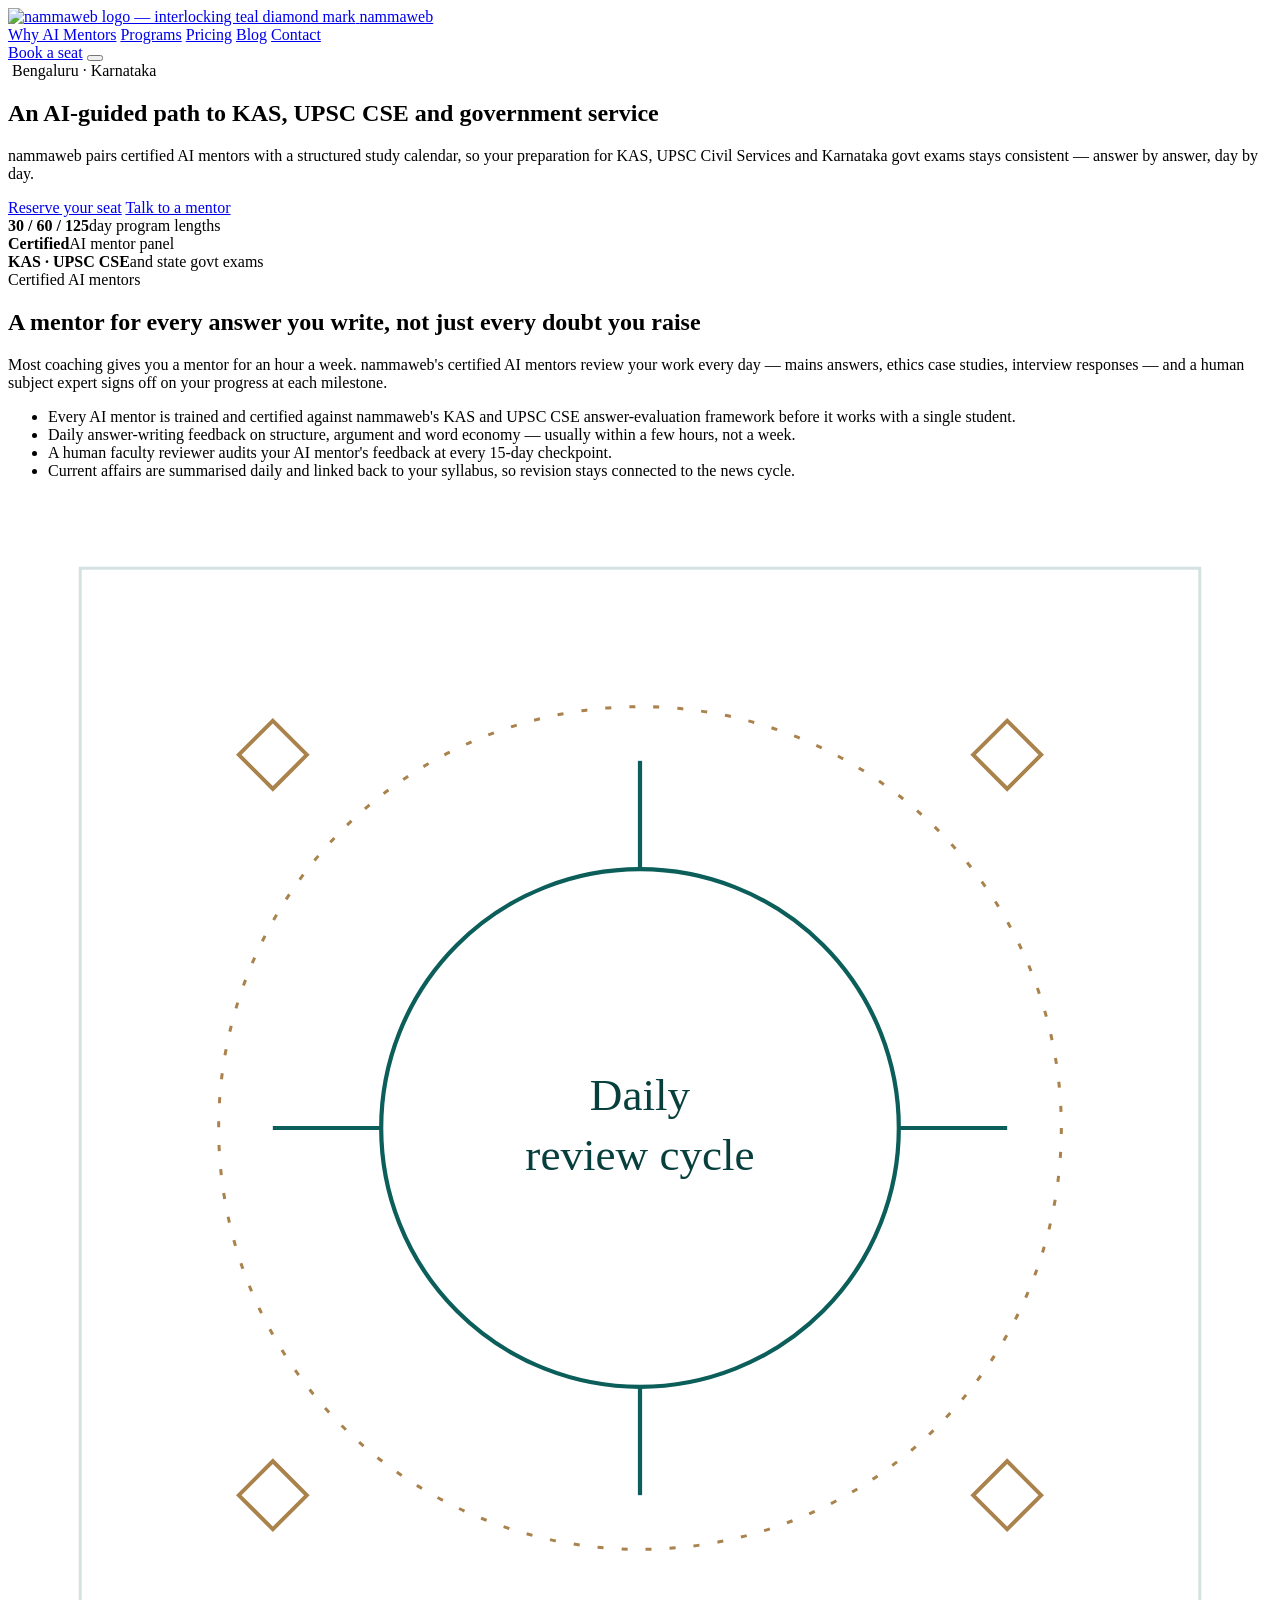
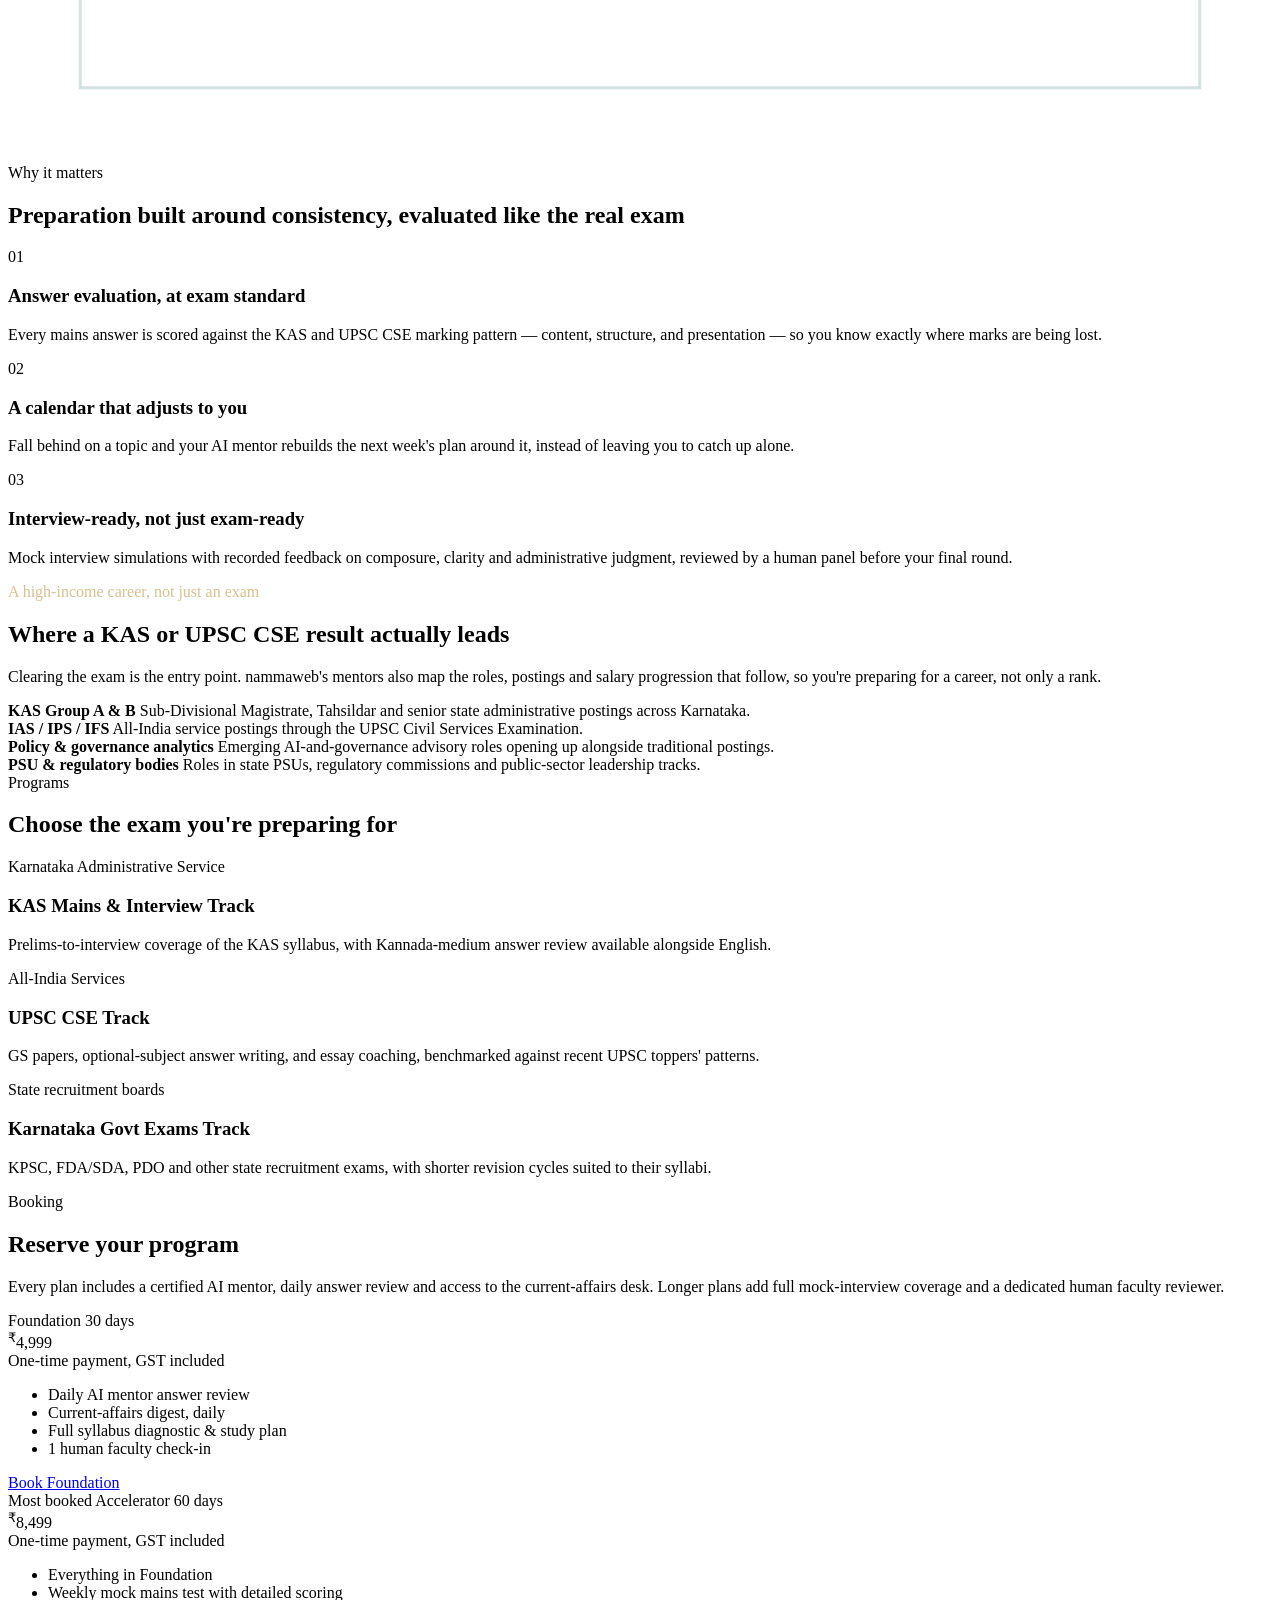
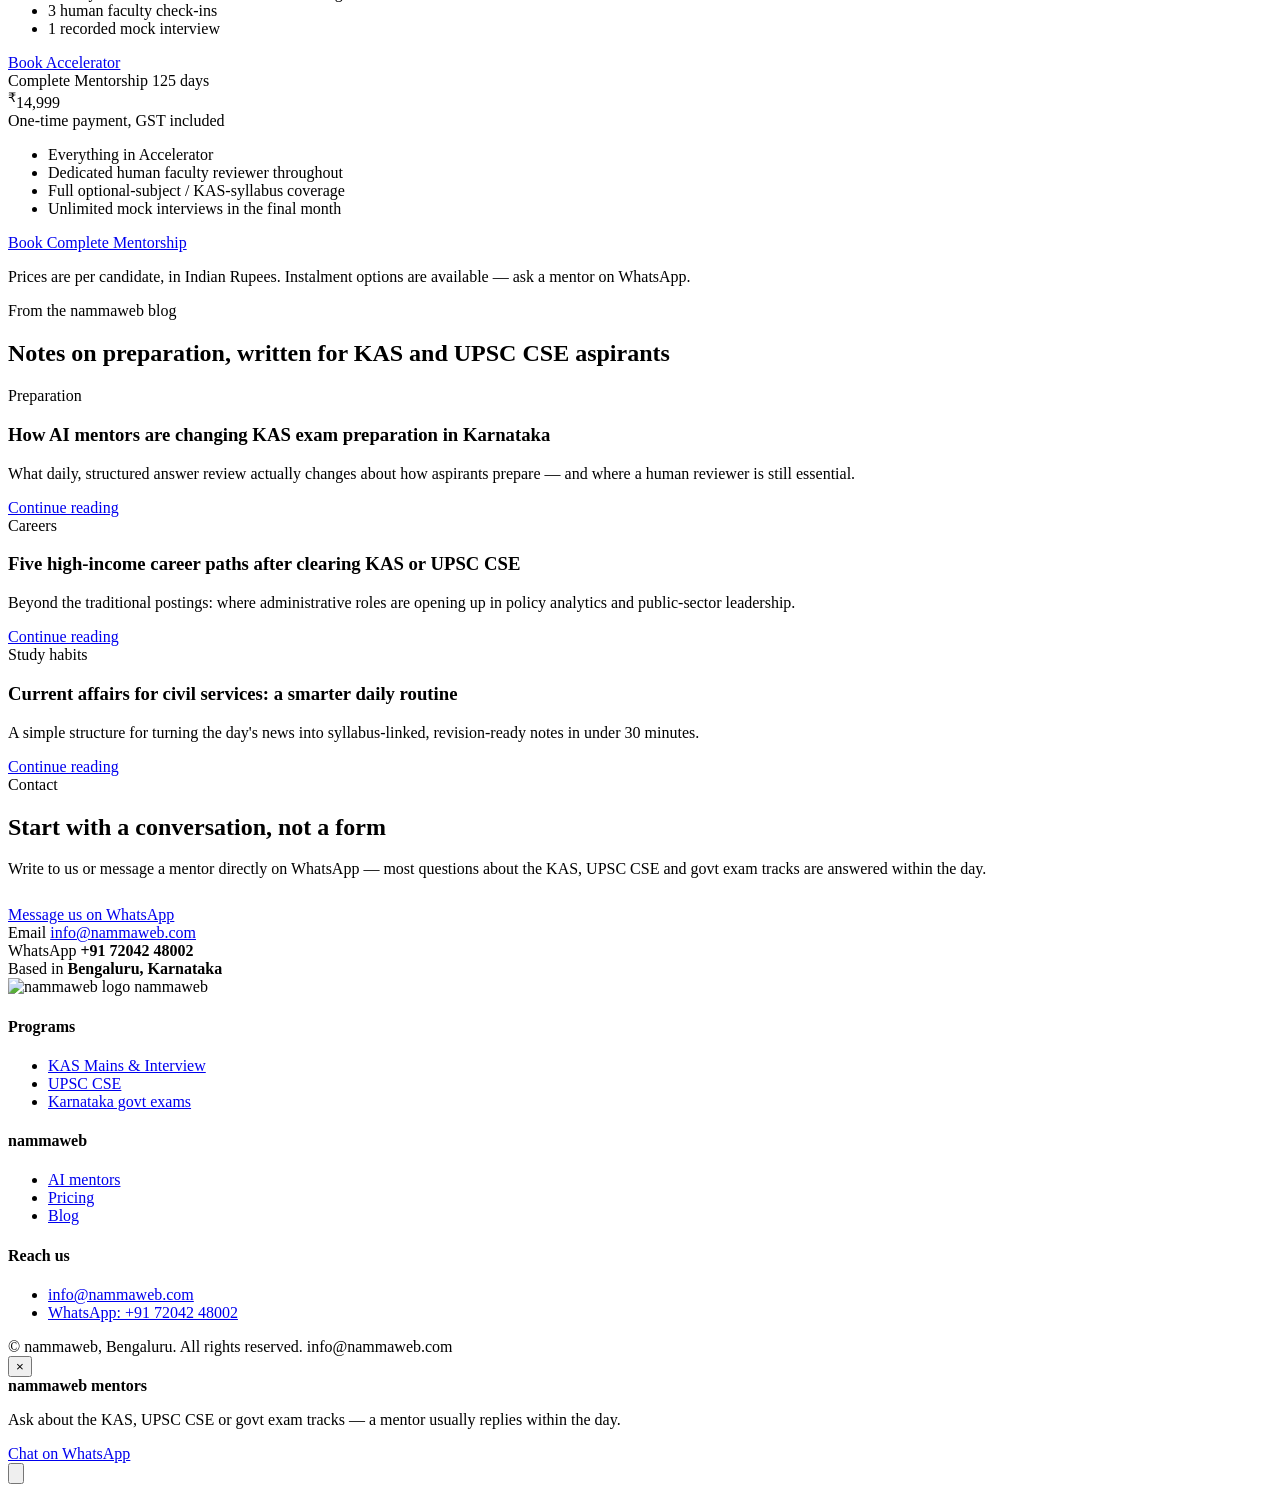
==== index.html @ 736a1d84 "Add files via upload" ====
<!DOCTYPE html>
<html lang="en">
<head>
<meta charset="UTF-8">
<meta name="viewport" content="width=device-width, initial-scale=1.0">
<title>nammaweb — AI for Civil Services, KAS &amp; Govt Exams</title>
<meta name="description" content="nammaweb trains Karnataka's civil service aspirants for KAS, UPSC CSE and state govt exams with certified AI mentors, structured 30/60/125-day programs, and daily current-affairs coaching.">
<meta name="keywords" content="AI for civil services, KAS coaching Bengaluru, KAS exam preparation, UPSC CSE coaching Karnataka, govt exam coaching, certified AI mentors, nammaweb">
<link rel="canonical" href="https://www.nammaweb.com/">
<meta property="og:title" content="nammaweb — AI for Civil Services, KAS &amp; Govt Exams">
<meta property="og:description" content="Certified AI mentors. Structured 30/60/125-day programs. Built in Bengaluru for KAS, UPSC CSE and Karnataka govt exam aspirants.">
<meta property="og:type" content="website">
<meta property="og:image" content="assets/logo.png">
<link rel="icon" href="assets/logo.png" type="image/png">
<link rel="stylesheet" href="css/style.css">
<script type="application/ld+json">
{
  "@context": "https://schema.org",
  "@type": "EducationalOrganization",
  "name": "nammaweb",
  "url": "https://www.nammaweb.com/",
  "logo": "https://www.nammaweb.com/assets/logo.png",
  "email": "info@nammaweb.com",
  "description": "AI-guided coaching for KAS, UPSC CSE and Karnataka government exams, with certified AI mentors and structured 30, 60 and 125-day programs.",
  "areaServed": "Karnataka, India"
}
</script>
</head>
<body>

<header class="site-header">
  <div class="wrap">
    <a href="index.html" class="brand">
      <img src="assets/logo.png" alt="nammaweb logo — interlocking teal diamond mark">
      <span class="brand-name">nammaweb</span>
    </a>
    <nav class="main-nav" id="main-nav">
      <a href="#mentors">Why AI Mentors</a>
      <a href="#tracks">Programs</a>
      <a href="#pricing">Pricing</a>
      <a href="#blog">Blog</a>
      <a href="#contact">Contact</a>
    </nav>
    <div class="header-cta">
      <a href="#pricing" class="btn btn--primary"><span>Book a seat</span></a>
      <button class="nav-toggle" aria-label="Open menu" aria-expanded="false" id="nav-toggle-btn">
        <span></span><span></span><span></span>
      </button>
    </div>
  </div>
</header>

<main>

  <!-- HERO -->
  <section class="hero">
    <div class="wrap">
      <div class="hero-panel ticked">
        <span class="tick-br-a"></span><span class="tick-br-b"></span>
        <img src="assets/logo.png" alt="" class="hero-mark" aria-hidden="true">
        <span class="kicker">Bengaluru · Karnataka</span>
        <h1>An AI-guided path to KAS, UPSC CSE and government service</h1>
        <p class="lede">nammaweb pairs certified AI mentors with a structured study calendar, so your preparation for KAS, UPSC Civil Services and Karnataka govt exams stays consistent — answer by answer, day by day.</p>
        <div class="hero-actions">
          <a href="#pricing" class="btn btn--primary">Reserve your seat</a>
          <a href="#" class="btn btn--ghost" data-wa="Hi nammaweb, I'd like to speak with a mentor before enrolling.">Talk to a mentor</a>
        </div>
        <div class="hero-meta">
          <div><strong>30 / 60 / 125</strong>day program lengths</div>
          <div><strong>Certified</strong>AI mentor panel</div>
          <div><strong>KAS · UPSC CSE</strong>and state govt exams</div>
        </div>
      </div>
    </div>
  </section>

  <!-- WHY AI MENTORS -->
  <section class="section" id="mentors">
    <div class="wrap">
      <div class="grid-2">
        <div>
          <div class="section-head">
            <span class="kicker">Certified AI mentors</span>
            <h2>A mentor for every answer you write, not just every doubt you raise</h2>
            <p>Most coaching gives you a mentor for an hour a week. nammaweb's certified AI mentors review your work every day — mains answers, ethics case studies, interview responses — and a human subject expert signs off on your progress at each milestone.</p>
          </div>
          <ul class="diamond-list">
            <li>Every AI mentor is trained and certified against nammaweb's KAS and UPSC CSE answer-evaluation framework before it works with a single student.</li>
            <li>Daily answer-writing feedback on structure, argument and word economy — usually within a few hours, not a week.</li>
            <li>A human faculty reviewer audits your AI mentor's feedback at every 15-day checkpoint.</li>
            <li>Current affairs are summarised daily and linked back to your syllabus, so revision stays connected to the news cycle.</li>
          </ul>
        </div>
        <div class="mentor-figure">
          <svg viewBox="0 0 420 420" fill="none" xmlns="http://www.w3.org/2000/svg" role="img" aria-label="Diagram of the AI mentor review cycle">
            <rect x="24" y="24" width="372" height="372" stroke="#0b5e59" stroke-opacity="0.18" stroke-width="1"/>
            <circle cx="210" cy="210" r="86" stroke="#0b5e59" stroke-width="1.4"/>
            <circle cx="210" cy="210" r="140" stroke="#a9824c" stroke-width="1" stroke-dasharray="2 6"/>
            <path d="M210 124 L210 88" stroke="#0b5e59" stroke-width="1.4"/>
            <path d="M296 210 L332 210" stroke="#0b5e59" stroke-width="1.4"/>
            <path d="M210 296 L210 332" stroke="#0b5e59" stroke-width="1.4"/>
            <path d="M124 210 L88 210" stroke="#0b5e59" stroke-width="1.4"/>
            <g>
              <rect x="80" y="78" width="16" height="16" transform="rotate(45 88 86)" stroke="#a9824c" stroke-width="1.3"/>
              <rect x="324" y="78" width="16" height="16" transform="rotate(45 332 86)" stroke="#a9824c" stroke-width="1.3"/>
              <rect x="80" y="324" width="16" height="16" transform="rotate(45 88 332)" stroke="#a9824c" stroke-width="1.3"/>
              <rect x="324" y="324" width="16" height="16" transform="rotate(45 332 332)" stroke="#a9824c" stroke-width="1.3"/>
            </g>
            <text x="210" y="204" text-anchor="middle" font-family="Fraunces, serif" font-size="15" fill="#073f3c">Daily</text>
            <text x="210" y="224" text-anchor="middle" font-family="Fraunces, serif" font-size="15" fill="#073f3c">review cycle</text>
          </svg>
        </div>
      </div>
    </div>
  </section>

  <!-- WHY THIS MATTERS -->
  <section class="section section--tint">
    <div class="wrap">
      <div class="section-head">
        <span class="kicker">Why it matters</span>
        <h2>Preparation built around consistency, evaluated like the real exam</h2>
      </div>
      <div class="grid-3">
        <div class="feature-card">
          <span class="feature-index">01</span>
          <h3>Answer evaluation, at exam standard</h3>
          <p>Every mains answer is scored against the KAS and UPSC CSE marking pattern — content, structure, and presentation — so you know exactly where marks are being lost.</p>
        </div>
        <div class="feature-card">
          <span class="feature-index">02</span>
          <h3>A calendar that adjusts to you</h3>
          <p>Fall behind on a topic and your AI mentor rebuilds the next week's plan around it, instead of leaving you to catch up alone.</p>
        </div>
        <div class="feature-card">
          <span class="feature-index">03</span>
          <h3>Interview-ready, not just exam-ready</h3>
          <p>Mock interview simulations with recorded feedback on composure, clarity and administrative judgment, reviewed by a human panel before your final round.</p>
        </div>
      </div>
    </div>
  </section>

  <!-- CAREER OPPORTUNITY -->
  <section class="section section--teal">
    <div class="wrap">
      <div class="section-head">
        <span class="kicker" style="color:#d9c08f;">A high-income career, not just an exam</span>
        <h2>Where a KAS or UPSC CSE result actually leads</h2>
        <p>Clearing the exam is the entry point. nammaweb's mentors also map the roles, postings and salary progression that follow, so you're preparing for a career, not only a rank.</p>
      </div>
      <div class="career-strip">
        <div>
          <strong>KAS Group A &amp; B</strong>
          <span>Sub-Divisional Magistrate, Tahsildar and senior state administrative postings across Karnataka.</span>
        </div>
        <div>
          <strong>IAS / IPS / IFS</strong>
          <span>All-India service postings through the UPSC Civil Services Examination.</span>
        </div>
        <div>
          <strong>Policy &amp; governance analytics</strong>
          <span>Emerging AI-and-governance advisory roles opening up alongside traditional postings.</span>
        </div>
        <div>
          <strong>PSU &amp; regulatory bodies</strong>
          <span>Roles in state PSUs, regulatory commissions and public-sector leadership tracks.</span>
        </div>
      </div>
    </div>
  </section>

  <!-- TRACKS -->
  <section class="section" id="tracks">
    <div class="wrap">
      <div class="section-head">
        <span class="kicker">Programs</span>
        <h2>Choose the exam you're preparing for</h2>
      </div>
      <div class="grid-3">
        <div class="track-card">
          <span class="track-for">Karnataka Administrative Service</span>
          <h3>KAS Mains &amp; Interview Track</h3>
          <p>Prelims-to-interview coverage of the KAS syllabus, with Kannada-medium answer review available alongside English.</p>
        </div>
        <div class="track-card">
          <span class="track-for">All-India Services</span>
          <h3>UPSC CSE Track</h3>
          <p>GS papers, optional-subject answer writing, and essay coaching, benchmarked against recent UPSC toppers' patterns.</p>
        </div>
        <div class="track-card">
          <span class="track-for">State recruitment boards</span>
          <h3>Karnataka Govt Exams Track</h3>
          <p>KPSC, FDA/SDA, PDO and other state recruitment exams, with shorter revision cycles suited to their syllabi.</p>
        </div>
      </div>
    </div>
  </section>

  <!-- PRICING -->
  <section class="section section--tint" id="pricing">
    <div class="wrap">
      <div class="section-head">
        <span class="kicker">Booking</span>
        <h2>Reserve your program</h2>
        <p>Every plan includes a certified AI mentor, daily answer review and access to the current-affairs desk. Longer plans add full mock-interview coverage and a dedicated human faculty reviewer.</p>
      </div>

      <div class="pricing-grid">

        <div class="plan ticked">
          <span class="tick-br-a"></span><span class="tick-br-b"></span>
          <span class="plan-name">Foundation</span>
          <span class="plan-days">30 days</span>
          <div class="plan-price"><sup>₹</sup>4,999</div>
          <div class="plan-note">One-time payment, GST included</div>
          <ul class="diamond-list">
            <li>Daily AI mentor answer review</li>
            <li>Current-affairs digest, daily</li>
            <li>Full syllabus diagnostic &amp; study plan</li>
            <li>1 human faculty check-in</li>
          </ul>
          <a href="#" class="btn btn--ghost btn--wide" data-wa="Hi nammaweb, I'd like to book the 30-day Foundation program (₹4,999).">Book Foundation</a>
        </div>

        <div class="plan plan--popular ticked">
          <span class="tick-br-a"></span><span class="tick-br-b"></span>
          <span class="plan-badge">Most booked</span>
          <span class="plan-name">Accelerator</span>
          <span class="plan-days">60 days</span>
          <div class="plan-price"><sup>₹</sup>8,499</div>
          <div class="plan-note">One-time payment, GST included</div>
          <ul class="diamond-list">
            <li>Everything in Foundation</li>
            <li>Weekly mock mains test with detailed scoring</li>
            <li>3 human faculty check-ins</li>
            <li>1 recorded mock interview</li>
          </ul>
          <a href="#" class="btn btn--primary btn--wide" data-wa="Hi nammaweb, I'd like to book the 60-day Accelerator program (₹8,499).">Book Accelerator</a>
        </div>

        <div class="plan ticked">
          <span class="tick-br-a"></span><span class="tick-br-b"></span>
          <span class="plan-name">Complete Mentorship</span>
          <span class="plan-days">125 days</span>
          <div class="plan-price"><sup>₹</sup>14,999</div>
          <div class="plan-note">One-time payment, GST included</div>
          <ul class="diamond-list">
            <li>Everything in Accelerator</li>
            <li>Dedicated human faculty reviewer throughout</li>
            <li>Full optional-subject / KAS-syllabus coverage</li>
            <li>Unlimited mock interviews in the final month</li>
          </ul>
          <a href="#" class="btn btn--ghost btn--wide" data-wa="Hi nammaweb, I'd like to book the 125-day Complete Mentorship program (₹14,999).">Book Complete Mentorship</a>
        </div>

      </div>
      <p class="pricing-foot">Prices are per candidate, in Indian Rupees. Instalment options are available — ask a mentor on WhatsApp.</p>
    </div>
  </section>

  <!-- BLOG -->
  <section class="section" id="blog">
    <div class="wrap">
      <div class="section-head">
        <span class="kicker">From the nammaweb blog</span>
        <h2>Notes on preparation, written for KAS and UPSC CSE aspirants</h2>
      </div>
      <div class="blog-grid">
        <article class="post-card">
          <span class="post-date">Preparation</span>
          <h3>How AI mentors are changing KAS exam preparation in Karnataka</h3>
          <p>What daily, structured answer review actually changes about how aspirants prepare — and where a human reviewer is still essential.</p>
          <a href="blog.html#ai-mentors-kas" class="read-more">Continue reading</a>
        </article>
        <article class="post-card">
          <span class="post-date">Careers</span>
          <h3>Five high-income career paths after clearing KAS or UPSC CSE</h3>
          <p>Beyond the traditional postings: where administrative roles are opening up in policy analytics and public-sector leadership.</p>
          <a href="blog.html#career-paths" class="read-more">Continue reading</a>
        </article>
        <article class="post-card">
          <span class="post-date">Study habits</span>
          <h3>Current affairs for civil services: a smarter daily routine</h3>
          <p>A simple structure for turning the day's news into syllabus-linked, revision-ready notes in under 30 minutes.</p>
          <a href="blog.html#current-affairs" class="read-more">Continue reading</a>
        </article>
      </div>
    </div>
  </section>

  <!-- CONTACT -->
  <section class="section section--tint" id="contact">
    <div class="wrap">
      <div class="contact-panel">
        <div>
          <div class="section-head" style="margin-bottom:28px;">
            <span class="kicker">Contact</span>
            <h2>Start with a conversation, not a form</h2>
            <p>Write to us or message a mentor directly on WhatsApp — most questions about the KAS, UPSC CSE and govt exam tracks are answered within the day.</p>
          </div>
          <a href="#" class="btn btn--brass" data-wa="Hi nammaweb, I'd like to know more about your programs.">Message us on WhatsApp</a>
        </div>
        <div>
          <div class="contact-item">
            <span>Email</span>
            <a href="mailto:info@nammaweb.com">info@nammaweb.com</a>
          </div>
          <div class="contact-item">
            <span>WhatsApp</span>
            <strong>+91 72042 48002</strong>
          </div>
          <div class="contact-item">
            <span>Based in</span>
            <strong>Bengaluru, Karnataka</strong>
          </div>
        </div>
      </div>
    </div>
  </section>

</main>

<footer class="site-footer">
  <div class="wrap">
    <div class="footer-top">
      <div class="footer-brand">
        <img src="assets/logo.png" alt="nammaweb logo">
        <span>nammaweb</span>
      </div>
      <div class="footer-cols">
        <div>
          <h4>Programs</h4>
          <ul>
            <li><a href="#tracks">KAS Mains &amp; Interview</a></li>
            <li><a href="#tracks">UPSC CSE</a></li>
            <li><a href="#tracks">Karnataka govt exams</a></li>
          </ul>
        </div>
        <div>
          <h4>nammaweb</h4>
          <ul>
            <li><a href="#mentors">AI mentors</a></li>
            <li><a href="#pricing">Pricing</a></li>
            <li><a href="blog.html">Blog</a></li>
          </ul>
        </div>
        <div>
          <h4>Reach us</h4>
          <ul>
            <li><a href="mailto:info@nammaweb.com">info@nammaweb.com</a></li>
            <li><a href="#" data-wa="Hi nammaweb, I'd like to know more about your programs.">WhatsApp: +91 72042 48002</a></li>
          </ul>
        </div>
      </div>
    </div>
    <div class="footer-bottom">
      <span>© <span id="year"></span> nammaweb, Bengaluru. All rights reserved.</span>
      <span>info@nammaweb.com</span>
    </div>
  </div>
</footer>

<!-- WhatsApp floating popup -->
<div class="wa-popup" id="wa-popup">
  <button class="wa-close" id="wa-close" aria-label="Close">×</button>
  <div class="wa-popup-head">
    <span class="dot"></span>
    <strong>nammaweb mentors</strong>
  </div>
  <p>Ask about the KAS, UPSC CSE or govt exam tracks — a mentor usually replies within the day.</p>
  <a href="#" id="wa-popup-open" class="btn btn--primary btn--wide">Chat on WhatsApp</a>
</div>
<button class="wa-float" id="wa-float-btn" aria-label="Open WhatsApp chat">
  <svg viewBox="0 0 32 32" fill="currentColor" xmlns="http://www.w3.org/2000/svg">
    <path d="M16.03 3C9.4 3 4 8.36 4 15c0 2.4.7 4.63 1.9 6.5L4 29l7.7-1.86A11.9 11.9 0 0 0 16.03 27C22.66 27 28 21.64 28 15S22.66 3 16.03 3Zm0 21.7c-2 0-3.86-.56-5.44-1.53l-.39-.23-4.57 1.1 1.13-4.46-.25-.4A9.6 9.6 0 0 1 6.3 15c0-5.36 4.4-9.7 9.73-9.7 5.34 0 9.68 4.34 9.68 9.7 0 5.36-4.34 9.7-9.68 9.7Zm5.36-7.27c-.29-.15-1.73-.86-2-.95-.27-.1-.47-.15-.66.14-.2.29-.76.95-.94 1.15-.17.2-.34.22-.63.07-.29-.14-1.23-.46-2.35-1.47-.87-.78-1.45-1.74-1.62-2.03-.17-.29-.02-.45.13-.6.13-.13.29-.34.44-.5.14-.18.19-.3.29-.5.1-.19.05-.36-.02-.5-.07-.15-.66-1.6-.9-2.2-.24-.57-.48-.5-.66-.5h-.56c-.19 0-.5.07-.77.36-.26.29-1 1-1 2.42 0 1.43 1.03 2.8 1.18 3 .14.2 2.03 3.13 4.94 4.38.69.3 1.23.48 1.65.6.69.22 1.32.19 1.82.12.55-.08 1.73-.7 1.98-1.39.24-.68.24-1.26.17-1.39-.07-.13-.26-.2-.55-.35Z"/>
  </svg>
</button>

<script src="js/script.js"></script>
</body>
</html>
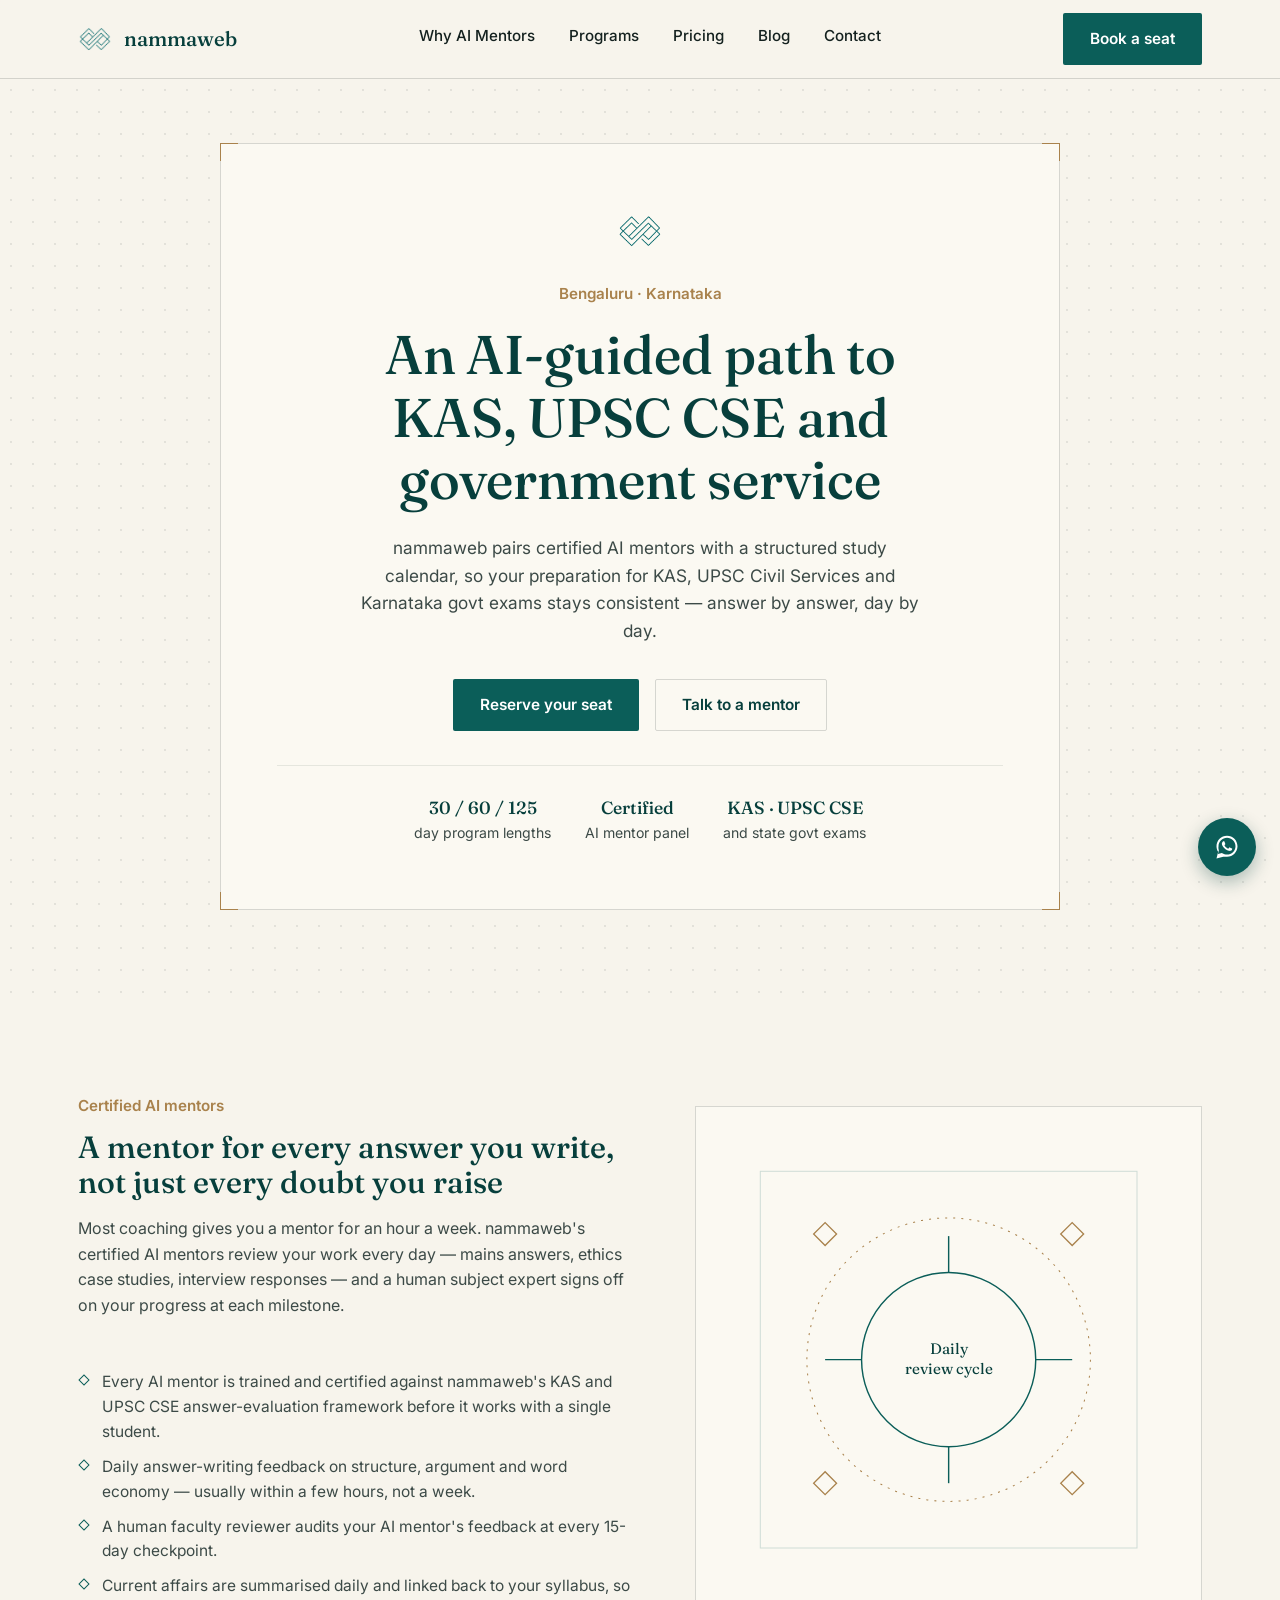
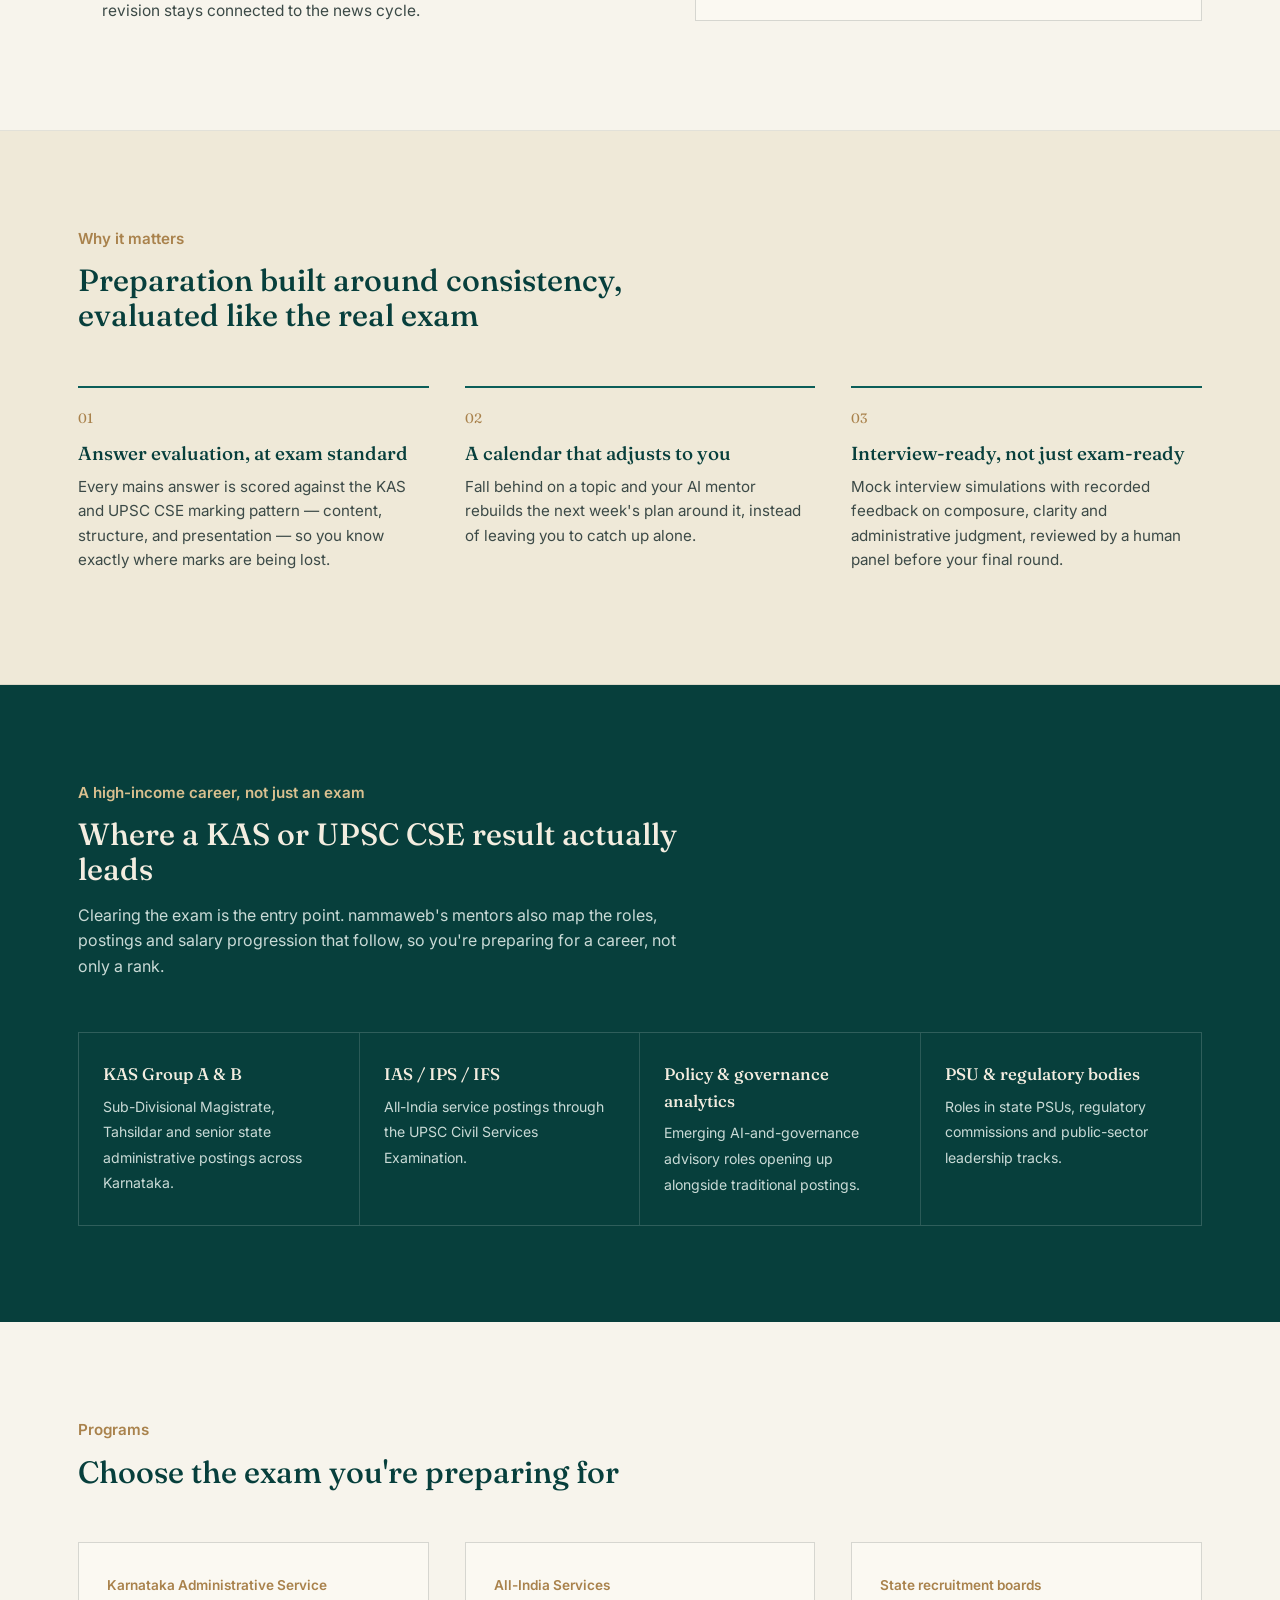
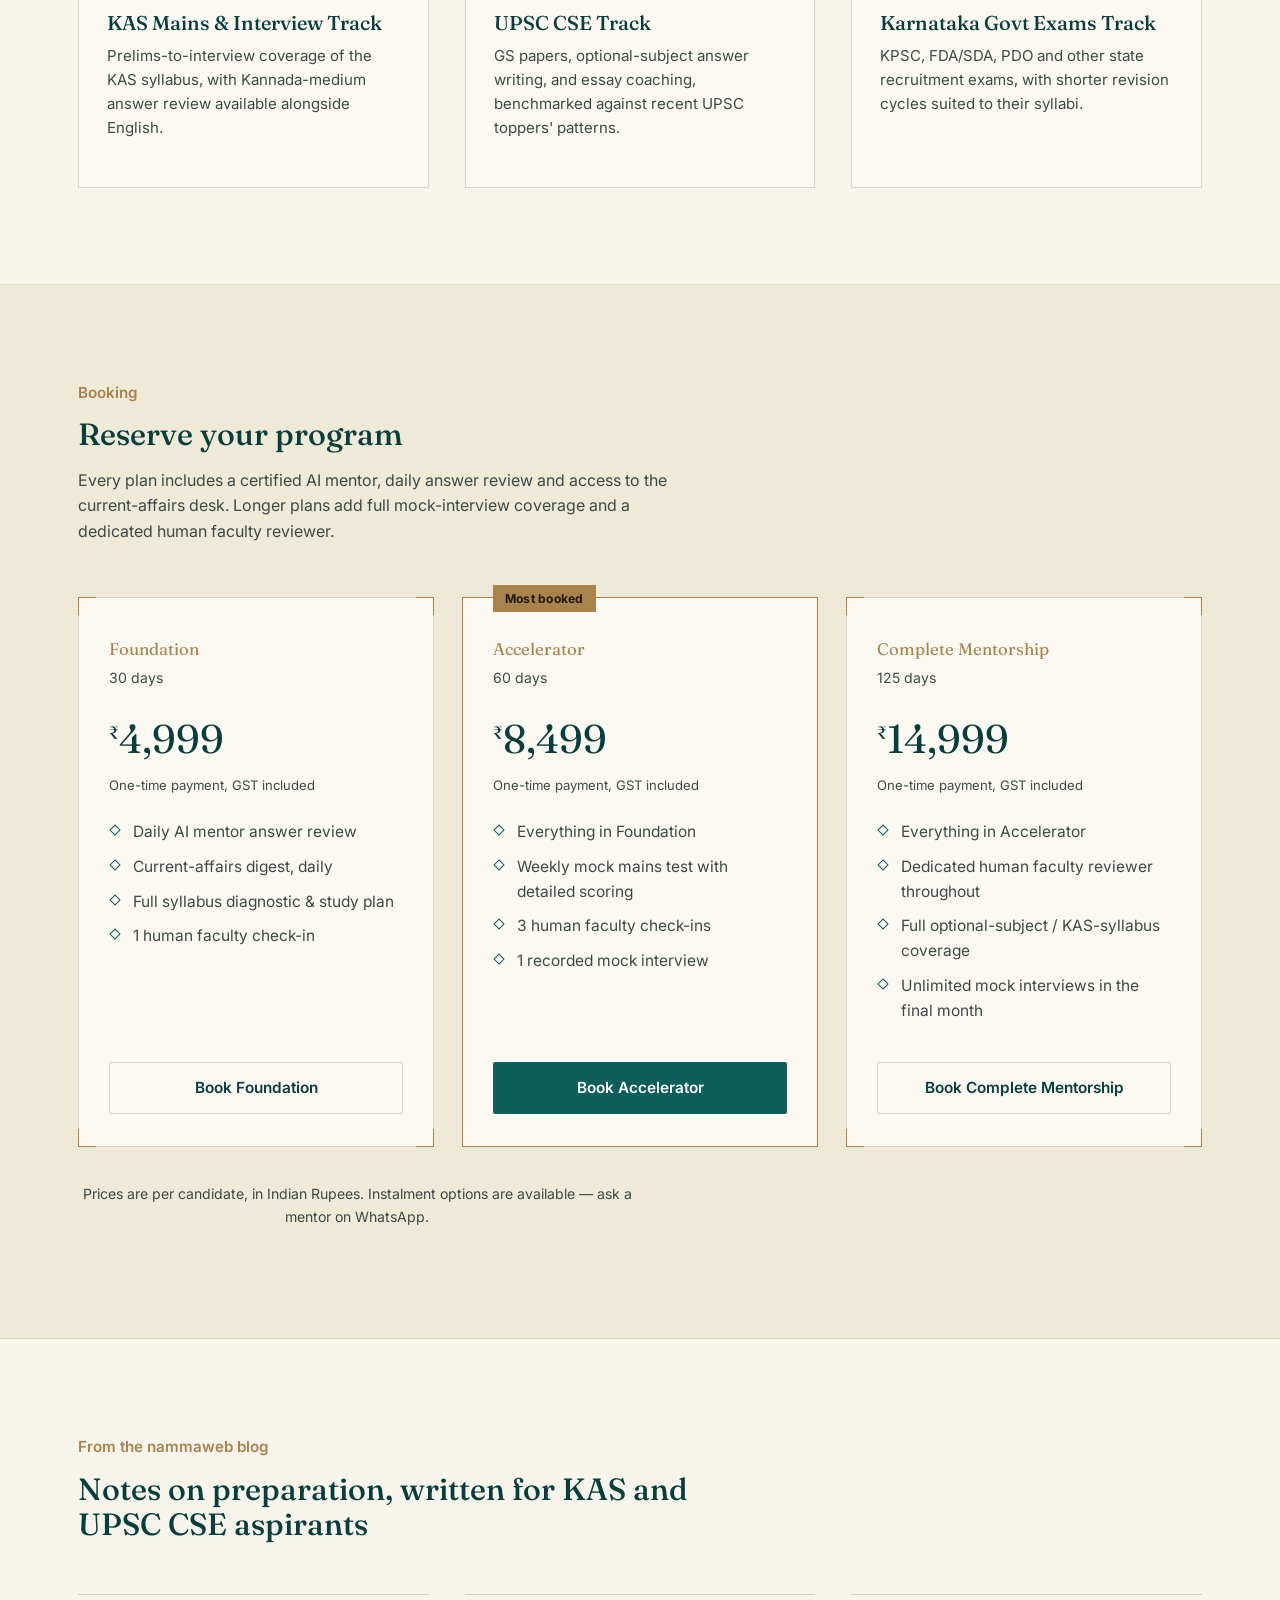
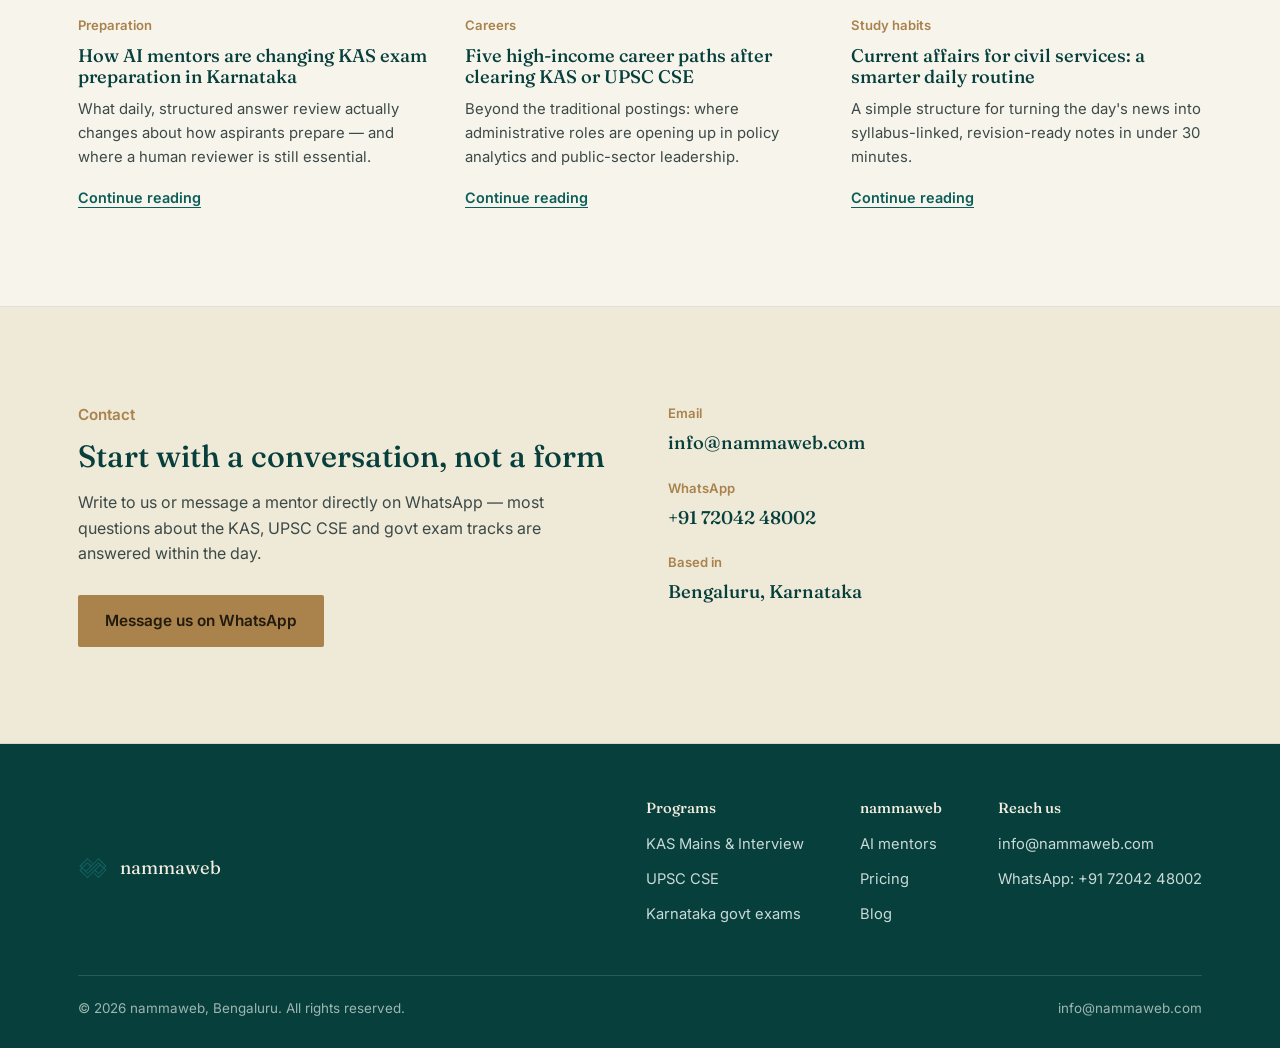
==== commit cf172642: "Update index.html" ====
--- a/index.html
+++ b/index.html
@@ -10,16 +10,16 @@
 <meta property="og:title" content="nammaweb — AI for Civil Services, KAS &amp; Govt Exams">
 <meta property="og:description" content="Certified AI mentors. Structured 30/60/125-day programs. Built in Bengaluru for KAS, UPSC CSE and Karnataka govt exam aspirants.">
 <meta property="og:type" content="website">
-<meta property="og:image" content="assets/logo.png">
-<link rel="icon" href="assets/logo.png" type="image/png">
-<link rel="stylesheet" href="css/style.css">
+<meta property="og:image" content="logo.png">
+<link rel="icon" href="logo.png" type="image/png">
+<link rel="stylesheet" href="style.css">
 <script type="application/ld+json">
 {
   "@context": "https://schema.org",
   "@type": "EducationalOrganization",
   "name": "nammaweb",
   "url": "https://www.nammaweb.com/",
-  "logo": "https://www.nammaweb.com/assets/logo.png",
+  "logo": "https://www.nammaweb.com/logo.png",
   "email": "info@nammaweb.com",
   "description": "AI-guided coaching for KAS, UPSC CSE and Karnataka government exams, with certified AI mentors and structured 30, 60 and 125-day programs.",
   "areaServed": "Karnataka, India"
@@ -31,14 +31,14 @@
 <header class="site-header">
   <div class="wrap">
     <a href="index.html" class="brand">
-      <img src="assets/logo.png" alt="nammaweb logo — interlocking teal diamond mark">
+      <img src="logo.png" alt="nammaweb logo — interlocking teal diamond mark">
       <span class="brand-name">nammaweb</span>
     </a>
     <nav class="main-nav" id="main-nav">
       <a href="#mentors">Why AI Mentors</a>
       <a href="#tracks">Programs</a>
       <a href="#pricing">Pricing</a>
-      <a href="#blog">Blog</a>
+      <a href="blog.html">Blog</a>
       <a href="#contact">Contact</a>
     </nav>
     <div class="header-cta">
@@ -57,7 +57,7 @@
     <div class="wrap">
       <div class="hero-panel ticked">
         <span class="tick-br-a"></span><span class="tick-br-b"></span>
-        <img src="assets/logo.png" alt="" class="hero-mark" aria-hidden="true">
+        <img src="logo.png" alt="" class="hero-mark" aria-hidden="true">
         <span class="kicker">Bengaluru · Karnataka</span>
         <h1>An AI-guided path to KAS, UPSC CSE and government service</h1>
         <p class="lede">nammaweb pairs certified AI mentors with a structured study calendar, so your preparation for KAS, UPSC Civil Services and Karnataka govt exams stays consistent — answer by answer, day by day.</p>
@@ -325,7 +325,7 @@
   <div class="wrap">
     <div class="footer-top">
       <div class="footer-brand">
-        <img src="assets/logo.png" alt="nammaweb logo">
+        <img src="logo.png" alt="nammaweb logo">
         <span>nammaweb</span>
       </div>
       <div class="footer-cols">
@@ -377,6 +377,6 @@
   </svg>
 </button>
 
-<script src="js/script.js"></script>
+<script src="script.js"></script>
 </body>
 </html>
--- a/style.css
+++ b/style.css
@@ -0,0 +1,342 @@
+/* ==========================================================================
+   nammaweb — AI for Civil Services, KAS & Govt Exams
+   Design language: an official dossier / admit-card, made contemporary.
+   Parchment paper, hairline rule, brass seal accents, teal ink from the
+   nammaweb mark. Certificate corner-ticks replace card shadows.
+   ========================================================================== */
+
+@import url('https://fonts.googleapis.com/css2?family=Fraunces:ital,opsz,wght@0,9..144,400;0,9..144,500;0,9..144,600;1,9..144,500&family=Inter:wght@400;500;600;700&display=swap');
+
+:root{
+  --ink:        #14211f;
+  --ink-soft:   #3c4a47;
+  --paper:      #f7f4ec;
+  --paper-deep: #efe9d8;
+  --paper-card: #fbf9f2;
+  --teal:       #0b5e59;
+  --teal-deep:  #073f3c;
+  --teal-mist:  #e4ece9;
+  --brass:      #a9824c;
+  --brass-light:#d9c08f;
+  --line:       rgba(20,33,31,0.16);
+  --line-soft:  rgba(20,33,31,0.09);
+  --maxw:       1180px;
+  --radius:     3px;
+}
+
+*,*::before,*::after{ box-sizing:border-box; }
+
+html{ scroll-behavior:smooth; }
+
+body{
+  margin:0;
+  background:var(--paper);
+  color:var(--ink);
+  font-family:'Inter', -apple-system, BlinkMacSystemFont, sans-serif;
+  font-size:16px;
+  line-height:1.6;
+  -webkit-font-smoothing:antialiased;
+}
+
+h1,h2,h3,h4{
+  font-family:'Fraunces', Georgia, serif;
+  font-weight:500;
+  line-height:1.15;
+  margin:0 0 0.5em;
+  color:var(--teal-deep);
+}
+
+p{ margin:0 0 1em; color:var(--ink-soft); max-width:62ch; }
+
+a{ color:var(--teal); }
+
+img{ max-width:100%; display:block; }
+
+.wrap{
+  max-width:var(--maxw);
+  margin:0 auto;
+  padding:0 28px;
+}
+
+:focus-visible{
+  outline:2px solid var(--brass);
+  outline-offset:3px;
+}
+
+@media (prefers-reduced-motion: reduce){
+  *{ animation-duration:0.001ms !important; animation-iteration-count:1 !important; transition-duration:0.001ms !important; scroll-behavior:auto !important; }
+}
+
+/* ---------- shared bits ---------- */
+
+.section{ padding:96px 0; border-bottom:1px solid var(--line-soft); }
+.section--tint{ background:var(--paper-deep); }
+.section--teal{ background:var(--teal-deep); color:#eef4f2; border-bottom:none; }
+.section--teal h2, .section--teal h3{ color:#f3ede0; }
+.section--teal p{ color:#c9dad6; }
+
+.section-head{ max-width:640px; margin-bottom:52px; }
+.section-head h2{ font-size:clamp(1.7rem, 2.4vw, 2.35rem); }
+.section-head .kicker{
+  font-family:'Inter',sans-serif;
+  font-weight:600;
+  color:var(--brass);
+  font-size:0.95rem;
+  margin-bottom:12px;
+  display:block;
+}
+
+.btn{
+  display:inline-flex;
+  align-items:center;
+  gap:8px;
+  padding:13px 26px;
+  border-radius:2px;
+  font-family:'Inter',sans-serif;
+  font-weight:600;
+  font-size:0.96rem;
+  text-decoration:none;
+  border:1px solid transparent;
+  cursor:pointer;
+  transition:background 0.18s ease, color 0.18s ease, border-color 0.18s ease;
+}
+.btn--primary{ background:var(--teal); color:#fff; }
+.btn--primary:hover{ background:var(--teal-deep); }
+.btn--ghost{ background:transparent; color:var(--teal-deep); border-color:var(--line); }
+.btn--ghost:hover{ border-color:var(--teal); }
+.btn--brass{ background:var(--brass); color:#221a0d; }
+.btn--brass:hover{ background:var(--brass-light); }
+.btn--wide{ width:100%; justify-content:center; }
+
+/* corner-tick ornament, used on the hero panel and pricing cards */
+.ticked{ position:relative; }
+.ticked::before,.ticked::after,
+.ticked .tick-br-a,.ticked .tick-br-b{
+  content:""; position:absolute; width:18px; height:18px;
+  border:1.5px solid var(--brass);
+}
+.ticked::before{ top:-1px; left:-1px; border-right:none; border-bottom:none; }
+.ticked::after{ top:-1px; right:-1px; border-left:none; border-bottom:none; }
+.ticked .tick-br-a{ bottom:-1px; left:-1px; border-right:none; border-top:none; }
+.ticked .tick-br-b{ bottom:-1px; right:-1px; border-left:none; border-top:none; }
+
+.diamond-list{ list-style:none; margin:0; padding:0; }
+.diamond-list li{
+  position:relative; padding-left:24px; margin-bottom:10px;
+  color:var(--ink-soft); font-size:0.97rem;
+}
+.diamond-list li::before{
+  content:""; position:absolute; left:2px; top:6px;
+  width:8px; height:8px; border:1.4px solid var(--teal);
+  transform:rotate(45deg);
+}
+
+/* ---------- header ---------- */
+
+.site-header{
+  position:sticky; top:0; z-index:50;
+  background:rgba(247,244,236,0.92);
+  backdrop-filter:blur(6px);
+  border-bottom:1px solid var(--line);
+}
+.site-header .wrap{
+  display:flex; align-items:center; justify-content:space-between;
+  height:78px;
+}
+.brand{ display:flex; align-items:center; gap:12px; text-decoration:none; color:var(--ink); }
+.brand img{ height:34px; width:auto; }
+.brand-name{ font-family:'Fraunces',serif; font-size:1.28rem; font-weight:500; color:var(--teal-deep); }
+
+.main-nav{ display:flex; align-items:center; gap:34px; }
+.main-nav a{
+  color:var(--ink); text-decoration:none; font-size:0.95rem; font-weight:500;
+  padding-bottom:4px; border-bottom:1px solid transparent;
+}
+.main-nav a:hover{ border-bottom-color:var(--brass); }
+
+.header-cta{ display:flex; align-items:center; gap:18px; }
+
+.nav-toggle{
+  display:none; background:none; border:1px solid var(--line); border-radius:2px;
+  width:42px; height:42px; cursor:pointer; padding:0;
+}
+.nav-toggle span{
+  display:block; width:20px; height:2px; margin:4px auto; background:var(--teal-deep);
+}
+
+/* ---------- hero ---------- */
+
+.hero{
+  padding:64px 0 88px;
+  background:
+    radial-gradient(circle, var(--line-soft) 1px, transparent 1.4px) 0 0/22px 22px,
+    var(--paper);
+}
+.hero-panel{
+  background:var(--paper-card);
+  border:1px solid var(--line);
+  padding:64px 56px;
+  text-align:center;
+  max-width:840px;
+  margin:0 auto;
+}
+.hero-mark{ height:46px; margin:0 auto 28px; }
+.hero-panel .kicker{
+  display:block; color:var(--brass); font-weight:600; font-size:0.95rem; margin-bottom:18px;
+}
+.hero-panel h1{
+  font-size:clamp(2.1rem, 4.4vw, 3.4rem);
+  max-width:15ch; margin:0 auto 22px;
+}
+.hero-panel .lede{
+  max-width:52ch; margin:0 auto 34px; font-size:1.08rem; color:var(--ink-soft);
+}
+.hero-actions{ display:flex; gap:16px; justify-content:center; flex-wrap:wrap; margin-bottom:34px; }
+.hero-meta{
+  display:flex; justify-content:center; gap:34px; flex-wrap:wrap;
+  padding-top:28px; border-top:1px solid var(--line-soft);
+  font-size:0.88rem; color:var(--ink-soft);
+}
+.hero-meta strong{ color:var(--teal-deep); font-family:'Fraunces',serif; font-weight:500; font-size:1.1rem; display:block; }
+
+/* ---------- feature / mentor grid ---------- */
+
+.grid-3{ display:grid; grid-template-columns:repeat(3,1fr); gap:36px; }
+.grid-2{ display:grid; grid-template-columns:1.05fr 0.95fr; gap:56px; align-items:center; }
+
+.feature-card{ border-top:2px solid var(--teal); padding-top:20px; }
+.feature-card h3{ font-size:1.18rem; margin-bottom:10px; }
+.feature-card p{ font-size:0.95rem; }
+.feature-index{ font-family:'Fraunces',serif; font-size:0.85rem; color:var(--brass); margin-bottom:14px; display:block; }
+
+.mentor-figure{
+  border:1px solid var(--line); background:var(--paper-card); padding:40px;
+  position:relative;
+}
+.mentor-figure svg{ width:100%; height:auto; }
+
+/* ---------- career strip ---------- */
+
+.career-strip{ display:grid; grid-template-columns:repeat(4,1fr); gap:0; border:1px solid rgba(255,255,255,0.16); }
+.career-strip div{ padding:28px 24px; border-right:1px solid rgba(255,255,255,0.14); }
+.career-strip div:last-child{ border-right:none; }
+.career-strip strong{ display:block; font-family:'Fraunces',serif; font-weight:500; font-size:1.05rem; margin-bottom:6px; color:#f3ede0; }
+.career-strip span{ font-size:0.88rem; color:#c9dad6; }
+
+/* ---------- tracks ---------- */
+
+.track-card{
+  background:var(--paper-card); border:1px solid var(--line); padding:32px 28px;
+  display:flex; flex-direction:column; height:100%;
+}
+.track-card h3{ font-size:1.25rem; }
+.track-card .track-for{ font-size:0.85rem; color:var(--brass); font-weight:600; margin-bottom:14px; display:block; }
+.track-card p{ font-size:0.94rem; flex-grow:1; }
+
+/* ---------- pricing ---------- */
+
+.pricing-grid{ display:grid; grid-template-columns:repeat(3,1fr); gap:28px; }
+.plan{
+  position:relative;
+  background:var(--paper-card); border:1px solid var(--line);
+  padding:38px 30px 32px;
+  display:flex; flex-direction:column;
+}
+.plan--popular{ border-color:var(--brass); }
+.plan-badge{
+  position:absolute; top:-13px; left:30px; background:var(--brass); color:#221a0d;
+  font-size:0.76rem; font-weight:700; padding:4px 12px; letter-spacing:0.02em;
+}
+.plan-name{ font-family:'Fraunces',serif; font-size:1.05rem; color:var(--brass); margin-bottom:4px; }
+.plan-days{ font-size:0.88rem; color:var(--ink-soft); margin-bottom:18px; }
+.plan-price{ font-family:'Fraunces',serif; font-size:2.5rem; color:var(--teal-deep); margin-bottom:4px; }
+.plan-price sup{ font-size:1.1rem; top:-1em; }
+.plan-note{ font-size:0.82rem; color:var(--ink-soft); margin-bottom:24px; }
+.plan .diamond-list{ margin-bottom:28px; flex-grow:1; }
+.pricing-foot{ margin-top:36px; font-size:0.88rem; color:var(--ink-soft); text-align:center; }
+
+/* ---------- blog ---------- */
+
+.blog-grid{ display:grid; grid-template-columns:repeat(3,1fr); gap:36px; }
+.post-card{ border-top:1px solid var(--line); padding-top:20px; }
+.post-date{ font-size:0.82rem; color:var(--brass); font-weight:600; margin-bottom:10px; display:block; }
+.post-card h3{ font-size:1.14rem; margin-bottom:10px; }
+.post-card p{ font-size:0.93rem; }
+.post-card .read-more{ font-size:0.9rem; font-weight:600; text-decoration:none; border-bottom:1px solid var(--teal); padding-bottom:1px; }
+
+/* ---------- contact / footer ---------- */
+
+.contact-panel{ display:grid; grid-template-columns:1fr 1fr; gap:56px; align-items:start; }
+.contact-item{ margin-bottom:20px; }
+.contact-item span{ display:block; font-size:0.82rem; color:var(--brass); font-weight:600; margin-bottom:4px; }
+.contact-item a, .contact-item strong{ font-family:'Fraunces',serif; font-size:1.15rem; color:var(--teal-deep); font-weight:500; text-decoration:none; }
+
+.site-footer{ background:var(--teal-deep); color:#c9dad6; padding:56px 0 28px; }
+.footer-top{ display:flex; justify-content:space-between; gap:40px; flex-wrap:wrap; margin-bottom:40px; }
+.footer-brand{ display:flex; align-items:center; gap:12px; }
+.footer-brand img{ height:30px; }
+.footer-brand span{ font-family:'Fraunces',serif; font-size:1.15rem; color:#f3ede0; }
+.footer-cols{ display:flex; gap:56px; flex-wrap:wrap; }
+.footer-cols h4{ color:#f3ede0; font-size:0.92rem; margin-bottom:14px; }
+.footer-cols ul{ list-style:none; margin:0; padding:0; }
+.footer-cols li{ margin-bottom:9px; }
+.footer-cols a{ color:#c9dad6; text-decoration:none; font-size:0.92rem; }
+.footer-cols a:hover{ color:#fff; }
+.footer-bottom{
+  border-top:1px solid rgba(255,255,255,0.14); padding-top:22px;
+  display:flex; justify-content:space-between; flex-wrap:wrap; gap:10px;
+  font-size:0.84rem; color:#9db6b1;
+}
+
+/* ---------- whatsapp float + popup ---------- */
+
+.wa-float{
+  position:fixed; right:24px; bottom:24px; z-index:80;
+  width:58px; height:58px; border-radius:50%;
+  background:var(--teal); color:#fff; border:none;
+  display:flex; align-items:center; justify-content:center;
+  cursor:pointer; box-shadow:0 6px 18px rgba(7,63,60,0.32);
+}
+.wa-float svg{ width:28px; height:28px; }
+
+.wa-popup{
+  position:fixed; right:24px; bottom:94px; z-index:80;
+  width:308px; background:var(--paper-card); border:1px solid var(--line);
+  padding:22px 22px 20px; display:none;
+}
+.wa-popup.is-open{ display:block; }
+.wa-popup-head{ display:flex; align-items:center; gap:10px; margin-bottom:12px; }
+.wa-popup-head .dot{ width:9px; height:9px; border-radius:50%; background:#3fbf6f; }
+.wa-popup-head strong{ font-family:'Fraunces',serif; font-size:1rem; color:var(--teal-deep); }
+.wa-popup p{ font-size:0.88rem; margin-bottom:16px; }
+.wa-close{
+  position:absolute; top:10px; right:10px; background:none; border:none;
+  font-size:1.1rem; line-height:1; cursor:pointer; color:var(--ink-soft);
+}
+
+/* ---------- mobile ---------- */
+
+@media (max-width: 900px){
+  .grid-3, .career-strip, .pricing-grid, .blog-grid{ grid-template-columns:1fr; }
+  .career-strip div{ border-right:none; border-bottom:1px solid rgba(255,255,255,0.14); }
+  .career-strip div:last-child{ border-bottom:none; }
+  .grid-2, .contact-panel{ grid-template-columns:1fr; }
+  .mentor-figure{ order:-1; }
+}
+
+@media (max-width: 720px){
+  .main-nav{
+    position:fixed; inset:78px 0 0 0; background:var(--paper);
+    flex-direction:column; align-items:flex-start; gap:0;
+    padding:20px 28px; transform:translateY(-8px); opacity:0; pointer-events:none;
+    transition:opacity 0.16s ease, transform 0.16s ease;
+    border-top:1px solid var(--line);
+  }
+  .main-nav.is-open{ opacity:1; transform:translateY(0); pointer-events:auto; }
+  .main-nav a{ padding:14px 0; width:100%; border-bottom:1px solid var(--line-soft); }
+  .nav-toggle{ display:block; }
+  .header-cta .btn span{ display:none; }
+  .hero-panel{ padding:44px 22px; }
+  .section{ padding:64px 0; }
+  .wa-popup{ width:calc(100vw - 48px); right:24px; }
+}
